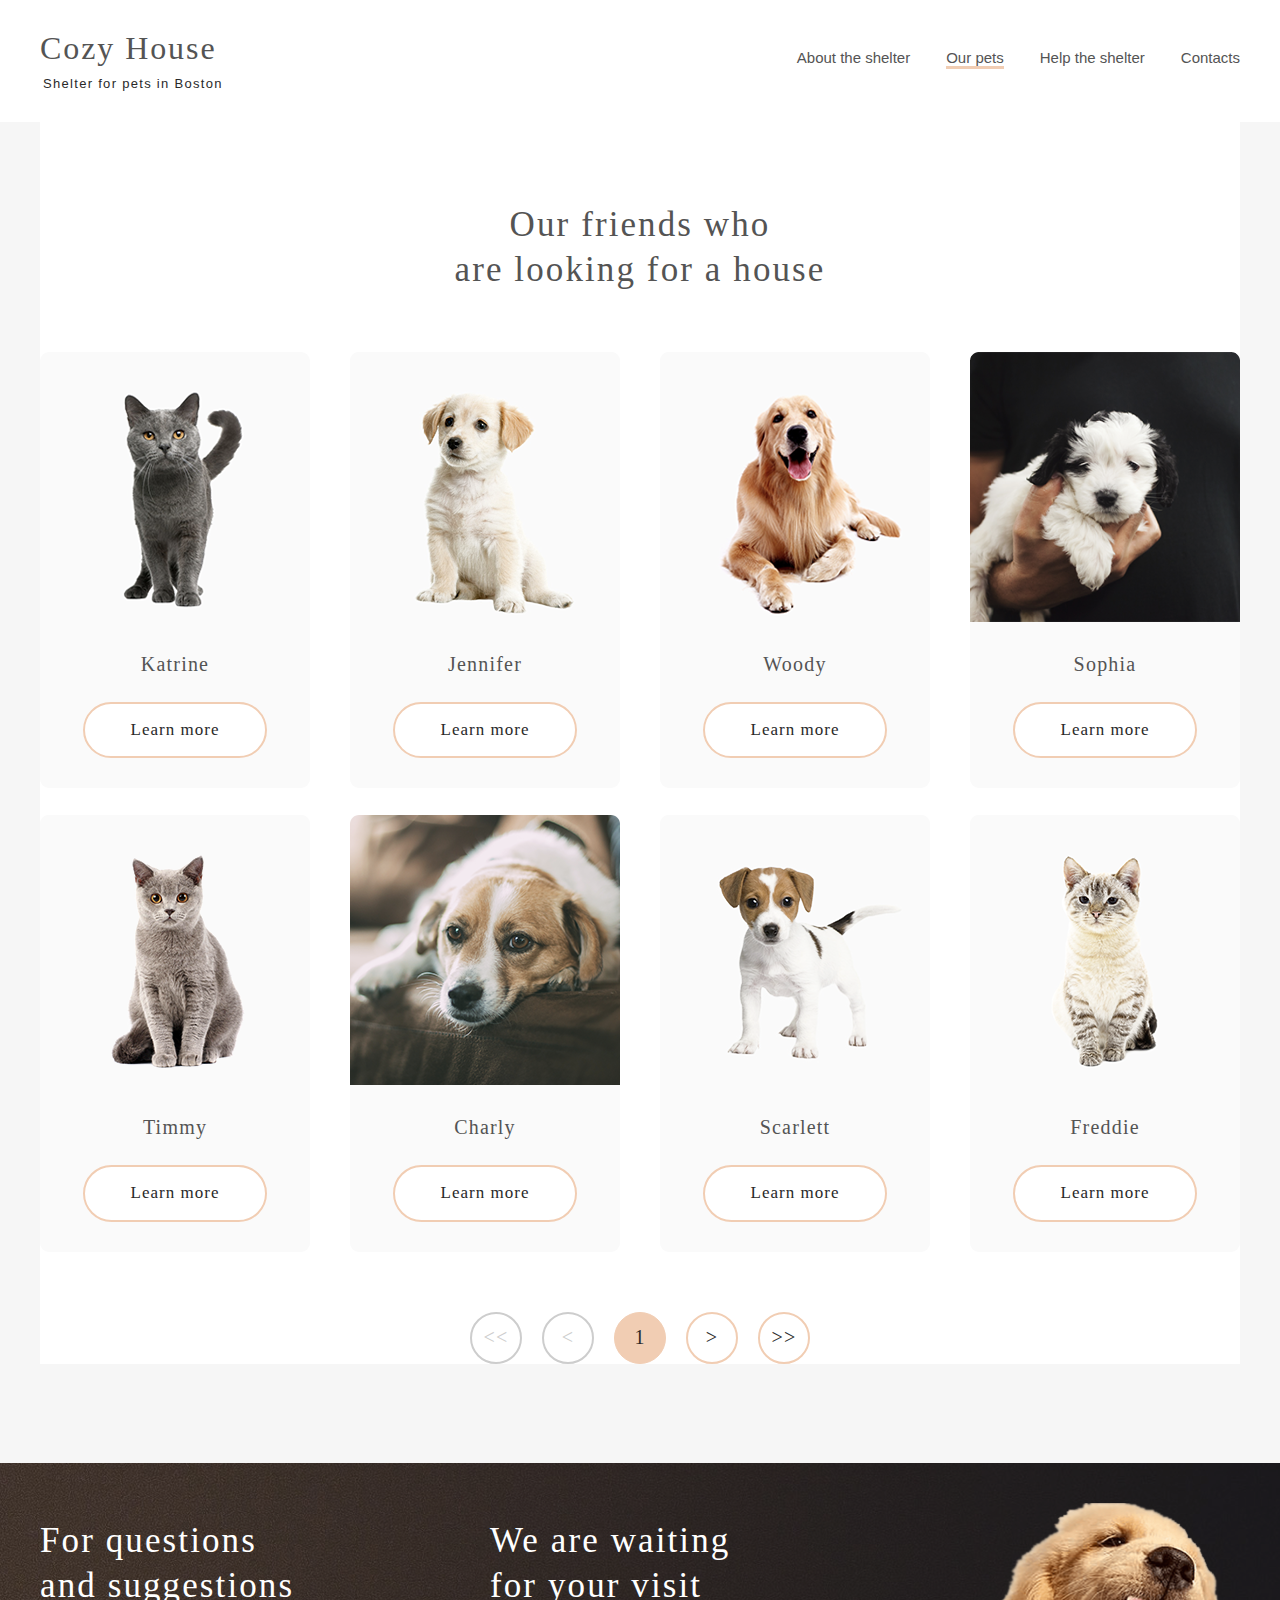
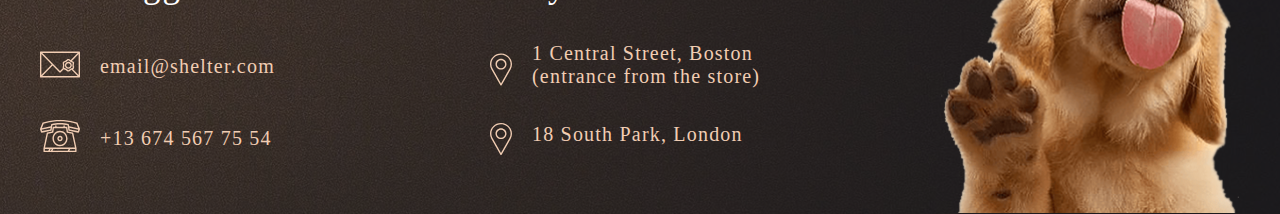
==== pages/pets/index.html @ f7060698 "feat: add pets page" ====
<!DOCTYPE html>
<html lang="en">

<head>
    <meta charset="UTF-8">
    <meta http-equiv="X-UA-Compatible" content="IE=edge">
    <meta name="viewport" content="width=device-width, initial-scale=1.0">
    <title>Our pets</title>
    <link href="style.css" rel="stylesheet">
</head>

<body>
    <header class="header container">
        <a class="logo" href="../main/index.html">
            <h1>Cozy House</h1>
            <h2>Shelter for pets in Boston</h2>
        </a>
        <button class="burger" id="burger">
            <img src="/assets/img/Burger.svg">
        </button>
        <nav class="nav_menu">
            <a href="../main/index.html">About the shelter</a>
            <a class="active_link" href="../pets/index.html">Our pets</a>
            <a href="../main/index.html#help">Help the shelter</a>
            <a href="#contacts">Contacts</a>
        </nav>
    </header>
    <section class="pets">
        <div class="container">
            <h3>Our friends who <br>
                are looking for a house</h3>
            <div class="cards_container">
                <div class="card">
                    <img src="/assets/img/pets-katrine.svg" alt="Katrine">
                    <h4>Katrine</h4>
                    <button>Learn more</button>
                </div>
                <div class="card">
                    <img src="/assets/img/pets-jennifer.svg" alt="Jennifer">
                    <h4>Jennifer</h4>
                    <button>Learn more</button>
                </div>
                <div class="card">
                    <img src="/assets/img/pets-woody.svg" alt="Woody">
                    <h4>Woody</h4>
                    <button>Learn more</button>
                </div>
                <div class="card">
                    <img src="/assets/img/pets-sophie.png" alt="Sophie">
                    <h4>Sophia</h4>
                    <button>Learn more</button>
                </div>
                <div class="card">
                    <img src="/assets/img/pets-timmy.svg" alt="Timmy">
                    <h4>Timmy</h4>
                    <button>Learn more</button>
                </div>
                <div class="card">
                    <img src="/assets/img/pets-charly.svg" alt="Charly">
                    <h4>Charly</h4>
                    <button>Learn more</button>
                </div>
                <div class="card">
                    <img src="/assets/img/pets-scarlet.svg" alt="Scarlett">
                    <h4>Scarlett</h4>
                    <button>Learn more</button>
                </div>
                <div class="card">
                    <img src="/assets/img/pets-freddie.svg" alt="Freddie">
                    <h4>Freddie</h4>
                    <button>Learn more</button>
                </div> 
            </div> 
            <div class="navigation">
                <button class="button_paginator" disabled>&lt;&lt;</button>
                <button class="button_paginator" disabled>&lt;</button>
                <button class="number_page">1</button>
                <button class="button_paginator">&gt;</button>
                <button class="button_paginator">&gt;&gt;</button>
            </div>
        </div>
    </section>
    <footer id="contacts" class="footer">
        <div class="footer_container container">
            <div>
                <h3>For questions and suggestions</h3>
                <a class="footer_email footer_info" href="mailto:email@shelter.com" targer="_blank">
                    <img src="/assets/icons/icon-email.svg" alt="Email icon">
                    <h4>email@shelter.com</h4>
                </a>
                <a class="footer_info" href="tel:+136745677554" target="_blank">
                    <img src="/assets/icons/icon-phone.svg" alt="Phone icon">
                    <h4>+13 674 567 75 54</h4>
                </a>
            </div>
            <div class="footer_column_position">
                <h3>We are waiting for your visit</h3>
                <a class="footer_info" href="https://goo.gl/maps/quNPnnwDSXRPuH5x9" target="_blank">
                    <img src="/assets/icons/icon-marker.svg" alt="Marker icon">
                    <h4>1 Central Street, Boston <br>(entrance from the store)</h4>
                </a>
                <a class="footer_info" href="https://goo.gl/maps/NoFwsD8NqHhmNLJz5" target="_blank">
                    <img src="/assets/icons/icon-marker.svg" alt="Marker icon">
                    <h4>18 South Park, London </h4>
                </a>
            </div>
            <img class="footer_img" src="/assets/img/footer-puppy.png" alt="footer-puppy">
        </div>
    </footer>
</body>

</html>
---- pages/pets/style.css ----
body{
    padding: 0;
    margin: 0;
}

.container{
    max-width: 1200px;
    margin: 0 auto;
}

a{
    text-decoration: none;
}

h1{
    font-weight: 400;
    font-size: 32px;
    line-height: 110%;
    letter-spacing: 0.06em;
}

h2{
    font-weight: 400;
    font-size: 13px;
    line-height: 15px;
    letter-spacing: 0.1em;
}

h3{
    font-weight: 400;
    font-size: 35px;
    line-height: 130%;
    letter-spacing: 0.06em;
}

h4{
    font-weight: 400;
    font-size: 20px;
    line-height: 115%;
    letter-spacing: 0.06em;
}

/* HEADER*/

.header{
    display: flex;
    justify-content: space-between;
    padding-top: 31px;
    padding-bottom: 0px;
    margin-bottom: 0;
}

.logo h1{
    font-family: 'Georgia';
    color: #545454;
    margin: 0;
}

.logo h2{
    font-family: 'Arial';
    color: #292929;
    margin-top: 10px;
    margin-left: 3px;
}

.nav_menu{
    padding-top: 15px;
}

.nav_menu a{
    font-family: 'Arial';
    font-weight: 400;
    font-size: 15px;
    line-height: 160%;
    color: #545454;
}

.nav_menu a:not(:nth-child(2)){
    padding-left: 32px;
}

.nav_menu a:first-child{
    padding-right: 32px;
}

.active_link{
    border-bottom: 3px solid #f1cdb3;
}


.burger{
    display: none;
}

/*OUR_PETS*/

.pets{
    background-color: #F6F6F6;
    margin-top: 20px;
    padding-bottom: 99px;
}

.pets .container{
    background-color: #FFFFFF;
    text-align: center;
}


.pets h3{
    font-family: 'Georgia';
    color: #545454;
    margin-top: 0;
    padding-top: 80px;
    padding-bottom: 24px;
}


.cards_container{
    display: grid;
    grid-template-columns: 1fr 1fr 1fr 1fr;
    gap: 27px 40px; 
    margin-bottom: 60px;
}


.card{
    min-width: 270px;
    background: #FAFAFA;
    border-radius: 9px;
}

.card:hover{
    background: #FFFFFF;
    cursor: pointer;
    
}

.card:hover > button {
    background-color: #fddcc4;
    cursor: pointer;
    border: 2px solid #fddcc4;
}

.card button{
    border: 2px solid #F1CDB3;
    border-radius: 100px;
    background: #FFFFFF;
    font-family: 'Georgia';
    font-weight: 400;
    font-size: 17px;
    line-height: 130%;
    letter-spacing: 0.06em;
    color: #292929;
    padding: 15px 45px;
    margin-bottom: 30px;
}

.card button:hover {
    background-color: #fddcc4;
    cursor: pointer;
    transition: all 0.5s ease-out;
}

.card button:active {
    background: #292929;
    transition: all 0.2s ease-out;
}

.card h4{
    font-family: 'Georgia';
    color: #545454;
}

.navigation{
    margin: 0 auto;
    width: 340px;
    height: 52px;
    display: flex;
    justify-content: space-between;
}

.button_paginator{
    border: 2px solid #F1CDB3;
    color: #292929;
    border-radius: 100px;
    background-color: #FFFFFF;
    width: 52px;
    height: 52px;
    font-family: 'Georgia';
    font-weight: 400;
    font-size: 20px;
    line-height: 115%;
    letter-spacing: 0.06em;
}

.button_paginator:disabled {
    border: 2px solid #cdcdcd;
    color: #cdcdcd;
  }

.button_paginator:hover:not(:disabled, .number_page) {
    cursor: pointer;
    background-color: #FDDCC4;
    border: 2px solid #FDDCC4;
}

.number_page{
    background: #F1CDB3;
    border-radius: 100px;
    width: 52px;
    height: 52px;
    border: 1px solid #F1CDB3;
    font-family: 'Georgia';
    font-weight: 400;
    font-size: 20px;
    line-height: 115%;
    letter-spacing: 0.06em;
    color: #292929;
}


/*FOOTER*/

.footer{
    background-image: url("/assets/img/footer-background.svg");
    background-size: cover;
}

.footer_container{
    display: flex;
    justify-content: space-between;
    padding-bottom: 41px;
}

.footer h3{
    font-family: 'Georgia';
    color: #FFFFFF;
}

.footer_container:first-child h3{
    padding-top: 20px;
    margin-bottom: 20px;
    width: 279px;
}

.footer_container:first-child h4{
    margin-bottom: 22px;
}

.footer_column_position h4{
    margin: 0;
    padding: 0;
    padding-top: 13px;
}


.footer_img{
    align-self: end;
    width: 300px;
    height: 310px;
    position: relative;
    bottom: -40px; 
}

.footer h4{
    font-family: 'Georgia';
    color: #F1CDB3;
    padding-left: 20px;
}

.footer_info{
    display: flex;
    text-decoration: none;
}

/*768px*/

@media (min-width: 768px) and (max-width: 1279px) {

    .container{
        width: 92%;
    }

    
    /* HEADER*/
    
    .header{
        padding-top: 33px;
    }
    
    /*OUR_PETS*/
    
    .pets{
        margin-top: 20px;
        padding-bottom: 76px;
    }
    
    .pets h3{
        padding-bottom: 0px;
        margin-bottom: 27px;
    }
    
    .cards_container{
        grid-template-columns: 1fr 1fr;
        max-width: 580px;
        margin: 0 auto;
        margin-bottom: 38px;
        gap: 29px 40px;

    }

     
    /*FOOTER*/
    .footer_container{
        display: grid;
        grid-template-columns: 0.96fr 1.04fr; 
        padding-bottom: 46px;
        grid-template-areas: 
        "column1 column2"
        "img img"; 
    }

    .footer:first-child div{
        grid-area: column1;
    }

    .footer_column_position{
        grid-area: column2;
    }

    .footer_img{
        grid-area: img;
        padding-left: 170px;
        bottom: -46px;
    }
    
    .footer_container:first-child{
        padding-left: 65px;
    }
    
    .footer_container:first-child h3{
        padding-top: 0px;
        margin-top: 30px;
        margin-bottom: 18px;
        width: 279px;
    }
}

/*320px*/

@media (max-width: 767px) {

    .container{
        min-width: 300px;
    }

    /* HEADER*/
    
    .nav_menu{
        display: none;
    }

    .burger{
        display: block;
        padding-top: 18px;
        padding-right: 45px;
        
    }

    .header{
        padding-top: 32px;
        margin-left: 10px;
        width: 90%;
    }

    /*BURGER*/

    .burger{
        display: block;
        margin-top: 0px;
        margin-right: 40px;
        background-color: transparent;
        border: none;
        z-index: 2;
        cursor: pointer;
        padding: 0;
        transition: all 0.3s linear;
    }

    .header.open .burger{
        rotate: 90deg;
    }

    .nav_menu {
        position: absolute;
        top: 0;
        right: -320px;
        width: 320px;
        height: 823px;
        display: flex;
        flex-direction: column;
        background: #292929;
        text-align: center;
        padding-top: 210px;
       /* visibility: hidden;*/
        transition: transform .5s, visibility .5s;
        will-change: transform;

        /*right: -350px;
        top: 0;
        width: 350px;
        padding: 75px 20px 20px 20px;
       
        visibility: hidden;
        transition: transform .5s, visibility .5s;
        will-change: transform;*/
    }


    .nav_menu a{
        font-size: 32px;
        padding:0;
        padding-top: 40px;
        /*padding-bottom: 40px;
        padding-left: 0px;*/
    }
    /*.menu__list {
        display: block;
    }
    .menu__item:not(:last-child) {
        margin-right: 0;
    }
    .menu__link {
        color: white;
        font-size: 21px;
        display: block;
        padding: 10px;
    }
    */
    .header.open .nav_menu {
        transform: translateX(-100%);
        visibility: visible;
    }

    .active_link{
        width: 243px;
        margin-left: 50px;
    }


    /*OUR_PETS*/
    
    .pets{
        margin-top: 18px;
        padding-bottom: 42px;
    }

    .pets .container{
        max-width: 320px;
        background: #F6F6F6;
    }
    
    .pets h3{
        font-size: 25px;
        line-height: 130%;
        letter-spacing: 0.06em;
        padding-top: 42px;
        padding-bottom: 0px;
        margin-bottom: 40px;
    }
    
    .cards_container{
        grid-template-columns: 1fr;
        max-width: 580px;
        margin: 0 auto;
        margin-bottom: 40px;

    }

    .navigation{
        width: 300px;
    }

    /*FOOTER*/


    .footer_container{
        display: grid;
        grid-template-columns: 1fr; 
        padding-bottom: 25px;
        width: 300px;
        padding-top: 5px;
    }
    
    .footer_container h3{
        font-size: 25px;
        text-align: center;
        letter-spacing: 0.06em;
        margin-top: 21px;
    }
    
    .footer_container:first-child h3{
        padding-top: 5px;
        margin-bottom: 18px;
        padding-left: 10px;
    }
    
    .footer_info{
        padding-left: 25px;
        padding-bottom: 1px;
    }
    
    
    .footer_column_position h3{ 
        width: 270px;
        margin: 13px 0px;
    }
    
    .footer_column_position .footer_info{
        padding-left: 0px;
        padding-top: 7px;
    }
    
    .footer_img{
        width: 260px;
        height: 269px;
        bottom: -25px;
        padding-left: 20px;
    
    }
    /*
    .footer_container{
        display: grid;
        grid-template-columns: 1fr; 
        padding-bottom: 26px;
    }

    .footer_container h3{
        font-size: 25px;
        text-align: center;
        letter-spacing: 0.06em;
        margin-top: 10px;

    }

    .footer_info{
        padding-left: 25px;
    }

    .footer_column_position h3{ 
        width: 270px;
        margin: 14px auto;
    }

    .footer_column_position .footer_info{
        padding-left: 0px;
        padding-top: 6px;
    }


    /*.footer_container:first-child h3{
        padding-top: 5px;
        margin-bottom: 18px;
        padding-left: 10px;
    }*/

   /* .footer_info{
        padding-left: 25px;
        padding-bottom: 1px;
    }

    .footer_column_position h3{ 
        width: 270px;
        margin: 14px auto;
    }

    .footer_column_position .footer_info{
        padding-left: 0px;
        padding-top: 6px;
    }

    .footer_img{
        width: 260px;
        height: 269px;
        bottom: -26px;
        padding-left: 20px;

    }*/
}
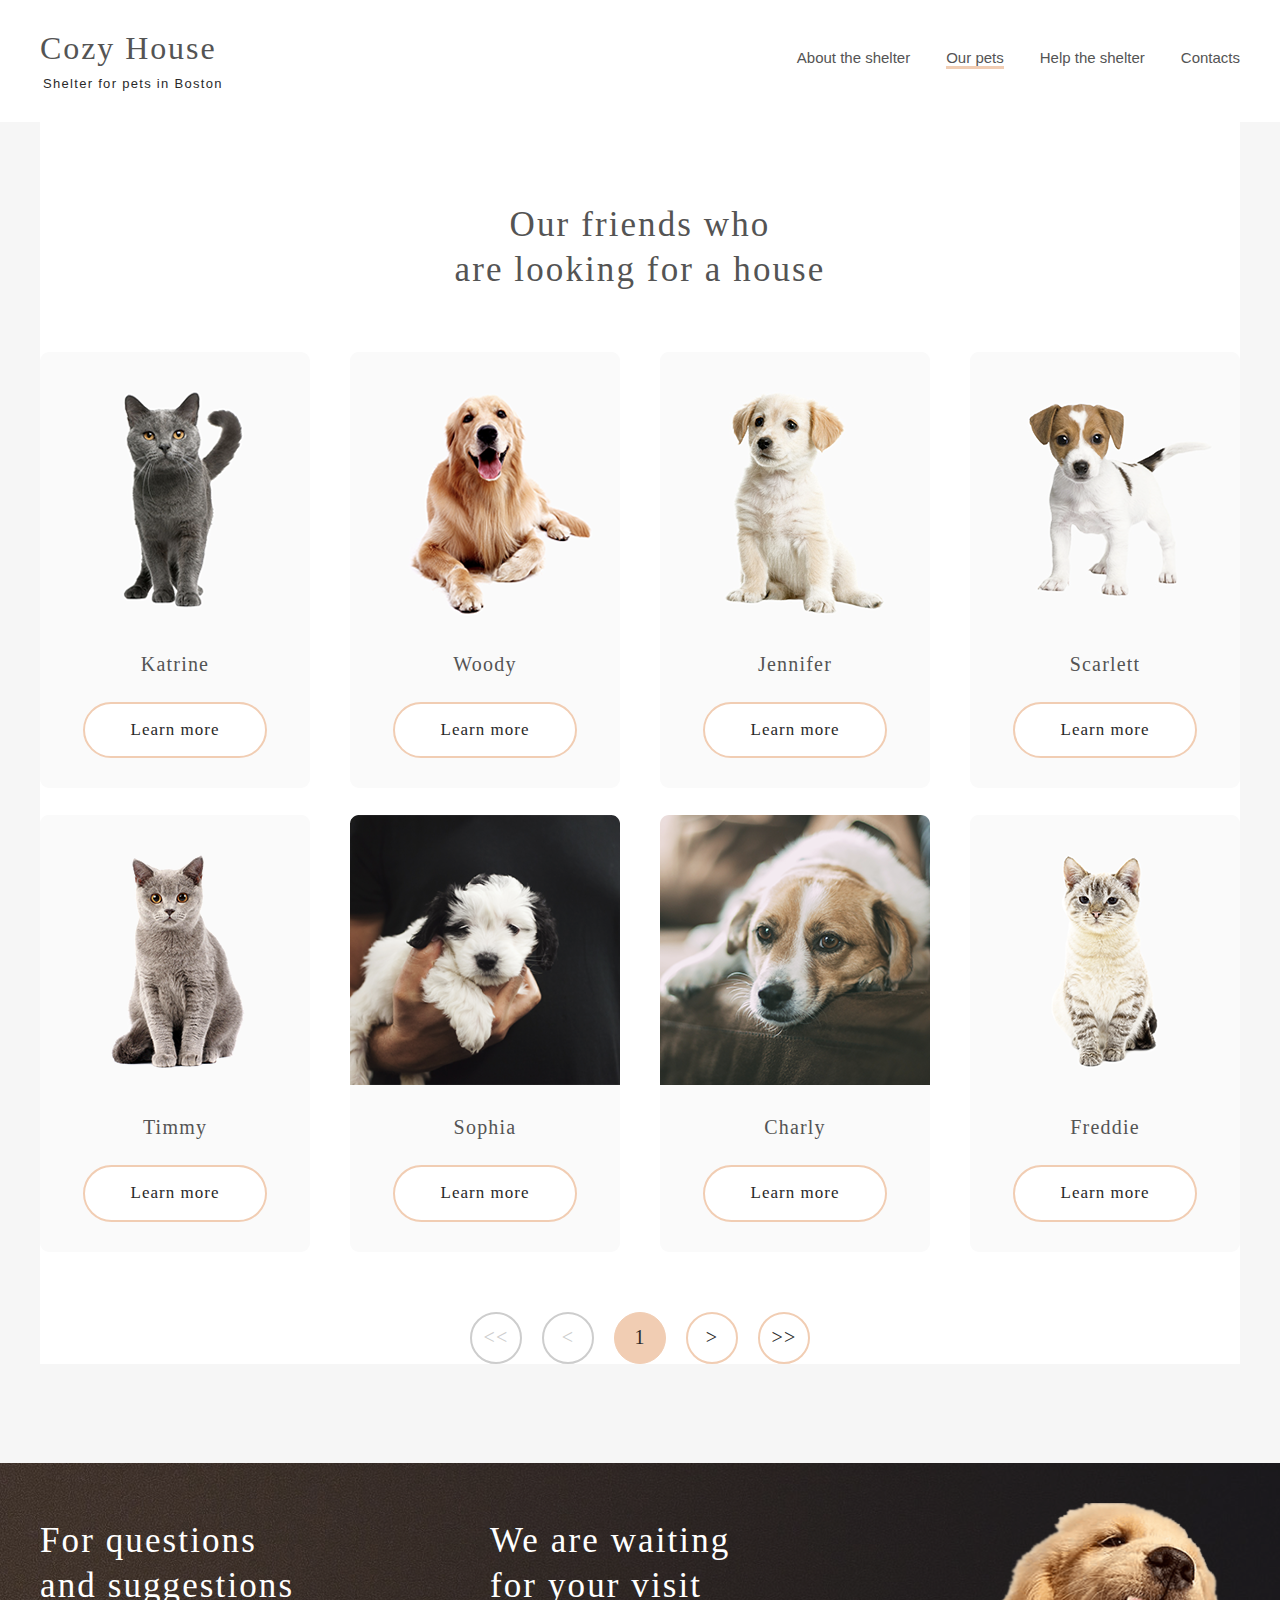
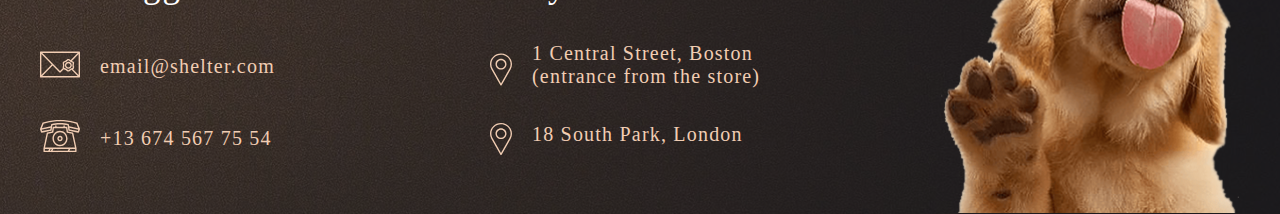
==== commit eb5dd81a: "feat: add pagination" ====
--- a/pages/pets/index.html
+++ b/pages/pets/index.html
@@ -11,17 +11,17 @@
 
 <body>
     <header class="header container">
-        <a class="logo" href="../main/index.html">
+        <a class="logo" href="../../main/index.html">
             <h1>Cozy House</h1>
             <h2>Shelter for pets in Boston</h2>
         </a>
         <button class="burger" id="burger">
-            <img src="/assets/img/Burger.svg">
+            <img src="../../assets/img/Burger.svg">
         </button>
         <nav class="nav_menu">
-            <a href="../main/index.html">About the shelter</a>
-            <a class="active_link" href="../pets/index.html">Our pets</a>
-            <a href="../main/index.html#help">Help the shelter</a>
+            <a href="../../pages/main/index.html">About the shelter</a>
+            <a class="active_link" href="../../pages/pets/index.html">Our pets</a>
+            <a href="../../pages/main/index.html#help">Help the shelter</a>
             <a href="#contacts">Contacts</a>
         </nav>
     </header>
@@ -30,53 +30,18 @@
             <h3>Our friends who <br>
                 are looking for a house</h3>
             <div class="cards_container">
-                <div class="card">
+                <!-- <div class="card">
                     <img src="/assets/img/pets-katrine.svg" alt="Katrine">
                     <h4>Katrine</h4>
                     <button>Learn more</button>
-                </div>
-                <div class="card">
-                    <img src="/assets/img/pets-jennifer.svg" alt="Jennifer">
-                    <h4>Jennifer</h4>
-                    <button>Learn more</button>
-                </div>
-                <div class="card">
-                    <img src="/assets/img/pets-woody.svg" alt="Woody">
-                    <h4>Woody</h4>
-                    <button>Learn more</button>
-                </div>
-                <div class="card">
-                    <img src="/assets/img/pets-sophie.png" alt="Sophie">
-                    <h4>Sophia</h4>
-                    <button>Learn more</button>
-                </div>
-                <div class="card">
-                    <img src="/assets/img/pets-timmy.svg" alt="Timmy">
-                    <h4>Timmy</h4>
-                    <button>Learn more</button>
-                </div>
-                <div class="card">
-                    <img src="/assets/img/pets-charly.svg" alt="Charly">
-                    <h4>Charly</h4>
-                    <button>Learn more</button>
-                </div>
-                <div class="card">
-                    <img src="/assets/img/pets-scarlet.svg" alt="Scarlett">
-                    <h4>Scarlett</h4>
-                    <button>Learn more</button>
-                </div>
-                <div class="card">
-                    <img src="/assets/img/pets-freddie.svg" alt="Freddie">
-                    <h4>Freddie</h4>
-                    <button>Learn more</button>
-                </div> 
+                </div> -->
             </div> 
             <div class="navigation">
-                <button class="button_paginator" disabled>&lt;&lt;</button>
-                <button class="button_paginator" disabled>&lt;</button>
-                <button class="number_page">1</button>
-                <button class="button_paginator">&gt;</button>
-                <button class="button_paginator">&gt;&gt;</button>
+                <button class="button_paginator" id = "btn_first_page" disabled>&lt;&lt;</button>
+                <button class="button_paginator" id = "btn_prev_page"  disabled>&lt;</button>
+                <button class="number_page" id = "num_page">1</button>
+                <button class="button_paginator" id = "btn_next_page" >&gt;</button>
+                <button class="button_paginator" id = "btn_last_page" >&gt;&gt;</button>
             </div>
         </div>
     </section>
@@ -85,28 +50,68 @@
             <div>
                 <h3>For questions and suggestions</h3>
                 <a class="footer_email footer_info" href="mailto:email@shelter.com" targer="_blank">
-                    <img src="/assets/icons/icon-email.svg" alt="Email icon">
+                    <img src="../../assets/icons/icon-email.svg" alt="Email icon">
                     <h4>email@shelter.com</h4>
                 </a>
                 <a class="footer_info" href="tel:+136745677554" target="_blank">
-                    <img src="/assets/icons/icon-phone.svg" alt="Phone icon">
+                    <img src="../../assets/icons/icon-phone.svg" alt="Phone icon">
                     <h4>+13 674 567 75 54</h4>
                 </a>
             </div>
             <div class="footer_column_position">
                 <h3>We are waiting for your visit</h3>
                 <a class="footer_info" href="https://goo.gl/maps/quNPnnwDSXRPuH5x9" target="_blank">
-                    <img src="/assets/icons/icon-marker.svg" alt="Marker icon">
+                    <img src="../../assets/icons/icon-marker.svg" alt="Marker icon">
                     <h4>1 Central Street, Boston <br>(entrance from the store)</h4>
                 </a>
                 <a class="footer_info" href="https://goo.gl/maps/NoFwsD8NqHhmNLJz5" target="_blank">
-                    <img src="/assets/icons/icon-marker.svg" alt="Marker icon">
+                    <img src="../../assets/icons/icon-marker.svg" alt="Marker icon">
                     <h4>18 South Park, London </h4>
                 </a>
             </div>
-            <img class="footer_img" src="/assets/img/footer-puppy.png" alt="footer-puppy">
+            <img class="footer_img" src="../../assets/img/footer-puppy.png" alt="footer-puppy">
         </div>
     </footer>
+
+    <div class="popup" id="popup">
+        <div class="modal_window">
+            <div class="modal_card">
+                <img class="img_pet" id="img_pet" src="../../assets/img/pets-charly.svg" alt="pet">
+                <div class="content">
+                    <h3 class="pet_name" id="pet_name">Name</h3>
+                    <h4 class="pet_breed" id="pet_breed">Breed</h4>
+                    <p class="pet_description" id="pet_description"></p>
+                    <div class="pet_list">
+                        <div>
+                            <img src="../../assets/icons/icon-dot.svg" alt="dot">
+                            <h5>Age:</h5>
+                            <p id="pet_age"></p>
+                        </div>
+                        <div>
+                            <img src="../../assets/icons/icon-dot.svg" alt="dot">
+                            <h5>Inoculations:</h5>
+                            <p id="pet_inoculations"></p>
+                        </div>
+                        <div>
+                            <img src="../../assets/icons/icon-dot.svg" alt="dot">
+                            <h5>Diseases:</h5>
+                            <p id="pet_diseases"></p>
+                        </div>
+                        <div>
+                            <img src="../../assets/icons/icon-dot.svg" alt="dot">
+                            <h5>Parasites:</h5>
+                            <p id="pet_parasites"></p>
+                        </div>
+                    </div>
+                </div>
+            </div>
+            <button class="button_close" id="button_close"><img src="../../assets/icons/icon-close.svg"
+                    alt="close"></button>
+        </div>
+    </div>
+    <!-- <script src="../../assets/scripts/burger.js"></script> -->
+    <script type="module" src="../../assets/scripts/pagination.js"></script>
+    <script type="module" src="../../assets/scripts/popup.js"></script>
 </body>
 
 </html>--- a/pages/pets/style.css
+++ b/pages/pets/style.css
@@ -271,6 +271,155 @@
 .footer_info{
     display: flex;
     text-decoration: none;
+}
+
+/*POPUP*/
+
+.popup {
+    visibility: hidden;
+    opacity: 0;
+    width: 100%;
+    height: 100%;
+    background: rgba(41, 41, 41, 0.6);
+    z-index: 20;
+    position: fixed;
+    left: 0;
+    top: 0;
+    transition: opacity 0.4s, visibility 0.4s;
+}
+
+
+.popup.open {
+    visibility: visible;
+    opacity: 1;
+}
+
+.modal_window {
+    position: fixed;
+    top: 50%;
+    left: 50%;
+    width: 952px;
+    height: 552px;
+    margin: -276px 0 0 -450px;
+    text-align: right;
+    transform: scale(0);
+    transition: transform 0.8s;
+    display: flex;
+    flex-direction: column-reverse;
+}
+
+.popup.open .modal_window {
+    transform: scale(1);
+}
+
+.button_close {
+    border: 2px solid #F1CDB3;
+    border-radius: 100px;
+    width: 52px;
+    height: 52px;
+    background-color: rgba(28, 28, 28, 0);
+    margin-right: 10px;
+    align-self: flex-end;
+}
+
+.button_close:hover {
+    background-color: #F1CDB3;
+    cursor: pointer;
+}
+
+.modal_card {
+    width: 900px;
+    height: 500px;
+    display: flex;
+    background: #FAFAFA;
+    border-radius: 9px;
+    text-align: left;
+    overflow-y: scroll;
+
+}
+
+.modal_card:not(:hover)~.button_close {
+    background-color: #F1CDB3;
+}
+
+.img_pet {
+    width: 500px;
+    height: 500px;
+    border-radius: 9px;
+}
+
+.content {
+    font-family: 'Georgia';
+    font-weight: 400;
+    font-style: normal;
+    padding-left: 30px;
+    padding-right: 20px;
+}
+
+.pet_name {
+    font-size: 35px;
+    line-height: 130%;
+    font-weight: 400;
+    margin-top: 50px;
+    margin-bottom: 10px;
+    letter-spacing: 0.06em;
+}
+
+.pet_breed {
+    font-weight: 400;
+    font-size: 20px;
+    letter-spacing: 0.06em;
+    line-height: 115%;
+    margin-top: 10px;
+    margin-bottom: 40px;
+}
+
+.pet_description {
+    font-size: 15px;
+    line-height: 115%;
+    letter-spacing: 0.06em;
+}
+
+.pet_list {
+    display: flex;
+    flex-direction: column;
+    padding-top: 25px;
+}
+
+.pet_list div {
+    display: flex;
+}
+
+.pet_list img {
+    height: 4px;
+    width: 4px;
+    padding-right: 10px;
+    padding-top: 5px;
+
+}
+
+.pet_list h5 {
+    font-family: 'Georgia';
+    font-style: normal;
+    font-weight: 700;
+    font-size: 15px;
+    line-height: 110%;
+    letter-spacing: 0.06em;
+    color: #000000;
+    padding: 0px 5px 11px 0px;
+    margin: 0;
+}
+
+.pet_list p {
+    font-family: 'Georgia';
+    font-style: normal;
+    font-weight: 400;
+    font-size: 15px;
+    line-height: 110%;
+    letter-spacing: 0.06em;
+    color: #000000;
+    padding: 0px 0px 11px 0;
+    margin: 0;
 }
 
 /*768px*/
@@ -343,6 +492,66 @@
         margin-top: 30px;
         margin-bottom: 18px;
         width: 279px;
+    }
+
+    /*POPUP*/
+
+    .modal_window {
+        width: 682px;
+        height: 402px;
+        margin: -201px 0 0 -315px;
+    }
+
+    .modal_card {
+        width: 630px;
+        height: 350px;
+        overflow-y: scroll;
+    }
+
+    .img_pet {
+        width: 350px;
+        height: 350px;
+    }
+
+    .content {
+        width: 260px;
+        padding-left: 10px;
+        padding-right: 9px;
+    }
+
+    .pet_name {
+        margin-top: 12px;
+        margin-bottom: 8px;
+    }
+
+    .pet_breed {
+        margin-top: 8px;
+        margin-bottom: 22px;
+    }
+
+    .pet_description {
+        font-size: 13px;
+        line-height: 107%;
+    }
+
+    .pet_list {
+        width: 260px;
+        padding-top: 8px;
+        display: inline;
+    }
+
+    .pet_list h5 {
+        padding: 0px 5px 6px 0px;
+        display: inline;
+    }
+
+    .pet_list p {
+        padding: 0px 0px 6px 0;
+        display: inline;
+    }
+
+    #pet_inoculations {
+        width: 126px;
     }
 }
 
@@ -586,4 +795,70 @@
         padding-left: 20px;
 
     }*/
+
+
+    /*POPUP*/
+
+    .modal_window {
+        width: 270px;
+        height: 393px;
+        margin: -196px 0 0 -120px;
+    }
+
+    .modal_card {
+        width: 240px;
+        height: 341px;
+    }
+
+    .button_close {
+        margin-right: 0px;
+    }
+
+    .img_pet {
+        display: none;
+    }
+
+    .content {
+        padding-left: 10px;
+        padding-right: 10px;
+    }
+
+    .pet_name {
+        width: 220px;
+        margin-top: 10px;
+        margin-bottom: 9px;
+        text-align: center;
+    }
+
+    .pet_breed {
+        width: 220px;
+        margin-top: 9px;
+        margin-bottom: 20px;
+        text-align: center;
+    }
+
+    .pet_description {
+        width: 220px;
+        font-size: 13px;
+        line-height: 110%;
+    }
+
+    .pet_list {
+        padding-top: 10px;
+    }
+
+    .pet_list div {
+        display: inline-block;
+    }
+
+    .pet_list h5 {
+        padding: 0px 5px 6px 0px;
+        display: inline;
+    }
+
+    .pet_list p {
+        padding: 0px 0px 6px 0;
+        display: inline-block;
+    }
+
 }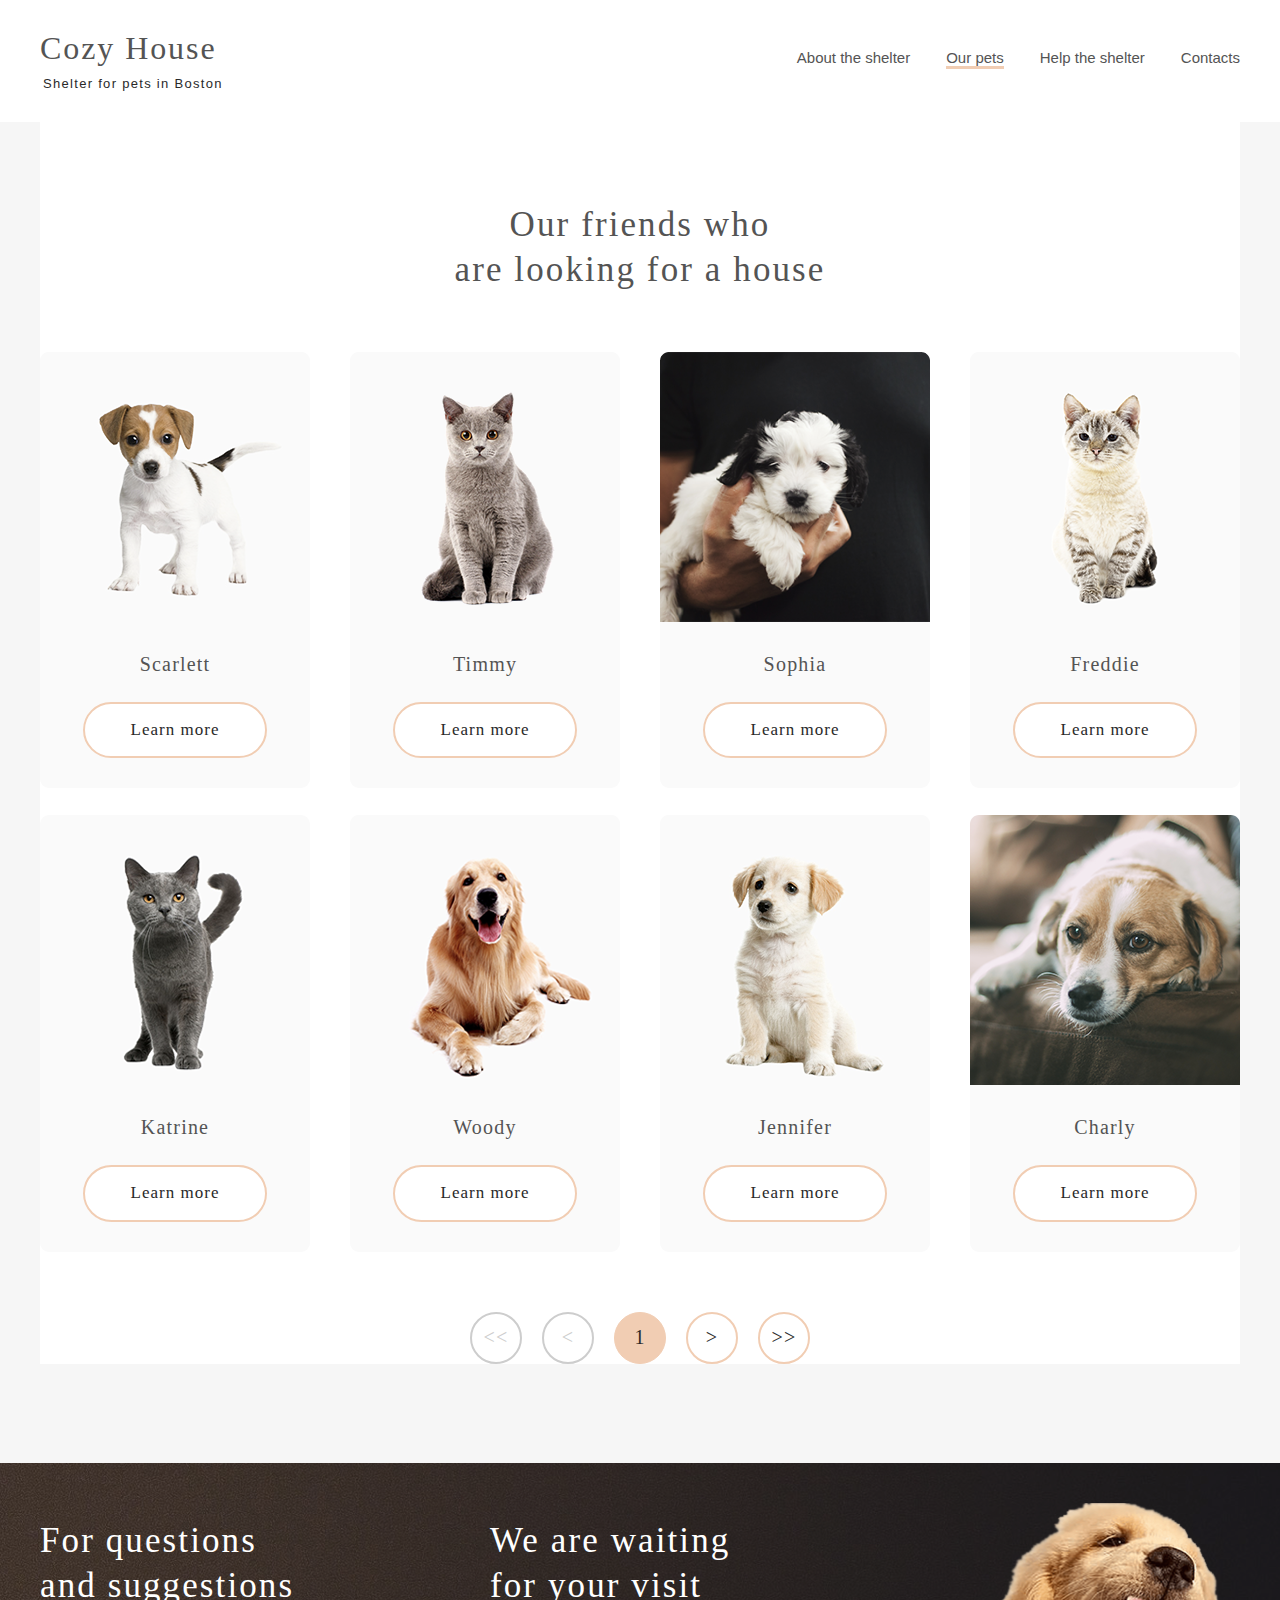
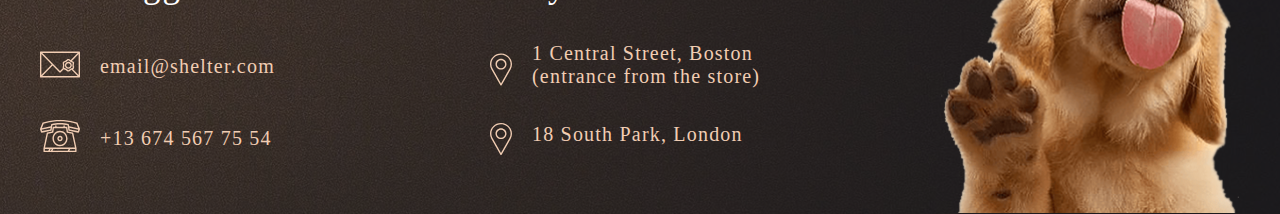
==== commit 9d3cfcae: "feat: add burger menu for pets" ====
--- a/pages/pets/index.html
+++ b/pages/pets/index.html
@@ -10,8 +10,33 @@
 </head>
 
 <body>
+    <div class="blur"></div>
     <header class="header container">
-        <a class="logo" href="../../main/index.html">
+        <!-- <header class="header container"> -->
+        <a class="logo" href="../../pages/main/index.html">
+            <h1>Cozy House</h1>
+            <h2>Shelter for pets in Boston</h2>
+        </a>
+        <a class="logo burger_logo" href="../../pages/main/index.html">
+            <h1>Cozy House</h1>
+            <h2>Shelter for pets in Boston</h2>
+        </a>
+        <button class="burger" id="burger">
+            <img src="../../assets/img/burger.svg" alt="burger menu">
+        </button>
+        <nav class="header_nav" id="header_nav">
+            <a class="header_link" href="../../pages/main/index.html">About the shelter</a>
+            <a class="active_link" class="header_link" href="../../pages/pets/index.html">Our pets</a>
+            <a class="header_link" href="../../pages/main/index.html#help">Help the shelter</a>
+            <a class="header_link" href="#contacts">Contacts</a>
+        </nav>
+    </header>
+
+    <!-- <a class="logo" href="../../pages/main/index.html">
+            <h1>Cozy House</h1>
+            <h2>Shelter for pets in Boston</h2>
+        </a>
+        <a class="logo burger_logo" href="#main_screen">
             <h1>Cozy House</h1>
             <h2>Shelter for pets in Boston</h2>
         </a>
@@ -23,8 +48,8 @@
             <a class="active_link" href="../../pages/pets/index.html">Our pets</a>
             <a href="../../pages/main/index.html#help">Help the shelter</a>
             <a href="#contacts">Contacts</a>
-        </nav>
-    </header>
+        </nav> -->
+    <!-- </header> -->
     <section class="pets">
         <div class="container">
             <h3>Our friends who <br>
@@ -35,13 +60,13 @@
                     <h4>Katrine</h4>
                     <button>Learn more</button>
                 </div> -->
-            </div> 
+            </div>
             <div class="navigation">
-                <button class="button_paginator" id = "btn_first_page" disabled>&lt;&lt;</button>
-                <button class="button_paginator" id = "btn_prev_page"  disabled>&lt;</button>
-                <button class="number_page" id = "num_page">1</button>
-                <button class="button_paginator" id = "btn_next_page" >&gt;</button>
-                <button class="button_paginator" id = "btn_last_page" >&gt;&gt;</button>
+                <button class="button_paginator" id="btn_first_page" disabled>&lt;&lt;</button>
+                <button class="button_paginator" id="btn_prev_page" disabled>&lt;</button>
+                <button class="number_page" id="num_page">1</button>
+                <button class="button_paginator" id="btn_next_page">&gt;</button>
+                <button class="button_paginator" id="btn_last_page">&gt;&gt;</button>
             </div>
         </div>
     </section>
@@ -109,7 +134,7 @@
                     alt="close"></button>
         </div>
     </div>
-    <!-- <script src="../../assets/scripts/burger.js"></script> -->
+    <script src="../../assets/scripts/burger.js"></script>
     <script type="module" src="../../assets/scripts/pagination.js"></script>
     <script type="module" src="../../assets/scripts/popup.js"></script>
 </body>
--- a/pages/pets/style.css
+++ b/pages/pets/style.css
@@ -1,48 +1,66 @@
-body{
+body {
     padding: 0;
     margin: 0;
 }
 
-.container{
+.container {
     max-width: 1200px;
     margin: 0 auto;
 }
 
-a{
+a {
     text-decoration: none;
 }
 
-h1{
+h1 {
     font-weight: 400;
     font-size: 32px;
     line-height: 110%;
     letter-spacing: 0.06em;
 }
 
-h2{
+h2 {
     font-weight: 400;
     font-size: 13px;
     line-height: 15px;
     letter-spacing: 0.1em;
 }
 
-h3{
+h3 {
     font-weight: 400;
     font-size: 35px;
     line-height: 130%;
     letter-spacing: 0.06em;
 }
 
-h4{
+h4 {
     font-weight: 400;
     font-size: 20px;
     line-height: 115%;
     letter-spacing: 0.06em;
 }
 
+.stop-scrolling {
+    height: 100%;
+    overflow: hidden;
+}
+
+.background_blur {
+    height: 100%;
+    position: fixed;
+    top: 0;
+    width: 100%;
+    background: rgba(41, 41, 41, 0.6);
+    ;
+}
+
+.no-scroll {
+    overflow-y: hidden;
+}
+
 /* HEADER*/
 
-.header{
+.header {
     display: flex;
     justify-content: space-between;
     padding-top: 31px;
@@ -50,24 +68,24 @@
     margin-bottom: 0;
 }
 
-.logo h1{
+.logo h1 {
     font-family: 'Georgia';
     color: #545454;
     margin: 0;
 }
 
-.logo h2{
+.logo h2 {
     font-family: 'Arial';
     color: #292929;
     margin-top: 10px;
     margin-left: 3px;
 }
 
-.nav_menu{
+.header_nav {
     padding-top: 15px;
 }
 
-.nav_menu a{
+.header_nav a {
     font-family: 'Arial';
     font-weight: 400;
     font-size: 15px;
@@ -75,38 +93,67 @@
     color: #545454;
 }
 
-.nav_menu a:not(:nth-child(2)){
+.header_nav a:not(:nth-child(2)) {
     padding-left: 32px;
 }
 
-.nav_menu a:first-child{
+.header_nav a:first-child {
     padding-right: 32px;
 }
 
-.active_link{
+.active_link {
     border-bottom: 3px solid #f1cdb3;
 }
 
 
-.burger{
+.burger {
     display: none;
 }
 
+.burger_logo {
+    display: block;
+    position: fixed;
+    top: 30px;
+    right: -310px;
+    width: 310px;
+    z-index: 2;
+    transition: transform .5s, visibility .5s;
+    will-change: transform;
+    color: #F1CDB3;
+}
+
+.burger_logo h1 {
+    color: #F1CDB3;
+}
+
+.burger_logo h2 {
+    text-align: left;
+    color: #F1CDB3;
+
+}
+
+.header.open .burger_logo {
+    transform: translateX(-100%);
+    visibility: visible;
+}
+
+
+
 /*OUR_PETS*/
 
-.pets{
+.pets {
     background-color: #F6F6F6;
     margin-top: 20px;
     padding-bottom: 99px;
 }
 
-.pets .container{
+.pets .container {
     background-color: #FFFFFF;
     text-align: center;
 }
 
 
-.pets h3{
+.pets h3 {
     font-family: 'Georgia';
     color: #545454;
     margin-top: 0;
@@ -115,33 +162,33 @@
 }
 
 
-.cards_container{
+.cards_container {
     display: grid;
     grid-template-columns: 1fr 1fr 1fr 1fr;
-    gap: 27px 40px; 
+    gap: 27px 40px;
     margin-bottom: 60px;
 }
 
 
-.card{
+.card {
     min-width: 270px;
     background: #FAFAFA;
     border-radius: 9px;
 }
 
-.card:hover{
+.card:hover {
     background: #FFFFFF;
     cursor: pointer;
-    
-}
-
-.card:hover > button {
+
+}
+
+.card:hover>button {
     background-color: #fddcc4;
     cursor: pointer;
     border: 2px solid #fddcc4;
 }
 
-.card button{
+.card button {
     border: 2px solid #F1CDB3;
     border-radius: 100px;
     background: #FFFFFF;
@@ -166,12 +213,12 @@
     transition: all 0.2s ease-out;
 }
 
-.card h4{
+.card h4 {
     font-family: 'Georgia';
     color: #545454;
 }
 
-.navigation{
+.navigation {
     margin: 0 auto;
     width: 340px;
     height: 52px;
@@ -179,7 +226,7 @@
     justify-content: space-between;
 }
 
-.button_paginator{
+.button_paginator {
     border: 2px solid #F1CDB3;
     color: #292929;
     border-radius: 100px;
@@ -196,7 +243,7 @@
 .button_paginator:disabled {
     border: 2px solid #cdcdcd;
     color: #cdcdcd;
-  }
+}
 
 .button_paginator:hover:not(:disabled, .number_page) {
     cursor: pointer;
@@ -204,7 +251,7 @@
     border: 2px solid #FDDCC4;
 }
 
-.number_page{
+.number_page {
     background: #F1CDB3;
     border-radius: 100px;
     width: 52px;
@@ -221,54 +268,54 @@
 
 /*FOOTER*/
 
-.footer{
-    background-image: url("/assets/img/footer-background.svg");
+.footer {
+    background-image: url("../../assets/img/footer-background.svg");
     background-size: cover;
 }
 
-.footer_container{
+.footer_container {
     display: flex;
     justify-content: space-between;
     padding-bottom: 41px;
 }
 
-.footer h3{
+.footer h3 {
     font-family: 'Georgia';
     color: #FFFFFF;
 }
 
-.footer_container:first-child h3{
+.footer_container:first-child h3 {
     padding-top: 20px;
     margin-bottom: 20px;
     width: 279px;
 }
 
-.footer_container:first-child h4{
+.footer_container:first-child h4 {
     margin-bottom: 22px;
 }
 
-.footer_column_position h4{
+.footer_column_position h4 {
     margin: 0;
     padding: 0;
     padding-top: 13px;
 }
 
 
-.footer_img{
+.footer_img {
     align-self: end;
     width: 300px;
     height: 310px;
     position: relative;
-    bottom: -40px; 
-}
-
-.footer h4{
+    bottom: -40px;
+}
+
+.footer h4 {
     font-family: 'Georgia';
     color: #F1CDB3;
     padding-left: 20px;
 }
 
-.footer_info{
+.footer_info {
     display: flex;
     text-decoration: none;
 }
@@ -426,30 +473,30 @@
 
 @media (min-width: 768px) and (max-width: 1279px) {
 
-    .container{
+    .container {
         width: 92%;
     }
 
-    
+
     /* HEADER*/
-    
-    .header{
+
+    .header {
         padding-top: 33px;
     }
-    
+
     /*OUR_PETS*/
-    
-    .pets{
+
+    .pets {
         margin-top: 20px;
         padding-bottom: 76px;
     }
-    
-    .pets h3{
+
+    .pets h3 {
         padding-bottom: 0px;
         margin-bottom: 27px;
     }
-    
-    .cards_container{
+
+    .cards_container {
         grid-template-columns: 1fr 1fr;
         max-width: 580px;
         margin: 0 auto;
@@ -458,36 +505,36 @@
 
     }
 
-     
+
     /*FOOTER*/
-    .footer_container{
+    .footer_container {
         display: grid;
-        grid-template-columns: 0.96fr 1.04fr; 
+        grid-template-columns: 0.96fr 1.04fr;
         padding-bottom: 46px;
-        grid-template-areas: 
-        "column1 column2"
-        "img img"; 
-    }
-
-    .footer:first-child div{
+        grid-template-areas:
+            "column1 column2"
+            "img img";
+    }
+
+    .footer:first-child div {
         grid-area: column1;
     }
 
-    .footer_column_position{
+    .footer_column_position {
         grid-area: column2;
     }
 
-    .footer_img{
+    .footer_img {
         grid-area: img;
         padding-left: 170px;
         bottom: -46px;
     }
-    
-    .footer_container:first-child{
+
+    .footer_container:first-child {
         padding-left: 65px;
     }
-    
-    .footer_container:first-child h3{
+
+    .footer_container:first-child h3 {
         padding-top: 0px;
         margin-top: 30px;
         margin-bottom: 18px;
@@ -559,31 +606,31 @@
 
 @media (max-width: 767px) {
 
-    .container{
+    .container {
         min-width: 300px;
     }
 
     /* HEADER*/
-    
-    .nav_menu{
+
+    .nav_menu {
         display: none;
     }
 
-    .burger{
+    .burger {
         display: block;
         padding-top: 18px;
         padding-right: 45px;
-        
-    }
-
-    .header{
+
+    }
+
+    .header {
         padding-top: 32px;
         margin-left: 10px;
         width: 90%;
     }
 
     /*BURGER*/
-
+    /* 
     .burger{
         display: block;
         margin-top: 0px;
@@ -611,7 +658,7 @@
         background: #292929;
         text-align: center;
         padding-top: 210px;
-       /* visibility: hidden;*/
+        visibility: hidden;
         transition: transform .5s, visibility .5s;
         will-change: transform;
 
@@ -622,7 +669,7 @@
        
         visibility: hidden;
         transition: transform .5s, visibility .5s;
-        will-change: transform;*/
+        will-change: transform;
     }
 
 
@@ -630,8 +677,8 @@
         font-size: 32px;
         padding:0;
         padding-top: 40px;
-        /*padding-bottom: 40px;
-        padding-left: 0px;*/
+        padding-bottom: 40px;
+        padding-left: 0px;
     }
     /*.menu__list {
         display: block;
@@ -645,7 +692,7 @@
         display: block;
         padding: 10px;
     }
-    */
+    
     .header.open .nav_menu {
         transform: translateX(-100%);
         visibility: visible;
@@ -655,21 +702,104 @@
         width: 243px;
         margin-left: 50px;
     }
+ */
+
+    /*BURGER*/
+
+    .burger {
+        display: block;
+        margin-top: 0px;
+        margin-right: 63px;
+        background-color: transparent;
+        border: none;
+        z-index: 2;
+        cursor: pointer;
+        padding: 0;
+        transition: all 0.3s linear;
+    }
+
+    .header.open .burger {
+        transform: rotate(90deg);
+    }
+
+    .header_nav {
+        position: fixed;
+        top: 0;
+        right: -320px;
+        width: 320px;
+        height: 100vh;
+        display: flex;
+        flex-direction: column;
+        text-align: center;
+        background: #292929;
+        padding-top: 0px;
+        padding-left: 0px;
+        transition: transform .5s, visibility .5s;
+        will-change: transform;
+        padding-top: 210px;
+    }
+
+    .header_nav a {
+        font-size: 32px;
+        padding: 0;
+        padding-top: 39px;
+        line-height: 160%;
+        color: #CDCDCD;
+
+    }
+
+    .header_nav a:not(:first-child) {
+        padding-left: 0px;
+    }
+
+    .burger_logo {
+        display: block;
+        position: fixed;
+        top: 30px;
+        right: -310px;
+        width: 310px;
+        z-index: 2;
+        transition: transform .5s, visibility .5s;
+        will-change: transform;
+    }
+
+    .burger_logo h2 {
+        text-align: left;
+    }
+
+    .header.open .burger_logo {
+        transform: translateX(-100%);
+        visibility: visible;
+    }
+
+    .header.open .header_nav {
+        transform: translateX(-100%);
+        visibility: visible;
+    }
+
+    .active_link {
+        width: 243px;
+        margin-left: 38px;
+    }
+
+    .active {
+        display: block;
+    }
 
 
     /*OUR_PETS*/
-    
-    .pets{
+
+    .pets {
         margin-top: 18px;
         padding-bottom: 42px;
     }
 
-    .pets .container{
+    .pets .container {
         max-width: 320px;
         background: #F6F6F6;
     }
-    
-    .pets h3{
+
+    .pets h3 {
         font-size: 25px;
         line-height: 130%;
         letter-spacing: 0.06em;
@@ -677,8 +807,8 @@
         padding-bottom: 0px;
         margin-bottom: 40px;
     }
-    
-    .cards_container{
+
+    .cards_container {
         grid-template-columns: 1fr;
         max-width: 580px;
         margin: 0 auto;
@@ -686,57 +816,58 @@
 
     }
 
-    .navigation{
+    .navigation {
         width: 300px;
     }
 
     /*FOOTER*/
 
 
-    .footer_container{
+    .footer_container {
         display: grid;
-        grid-template-columns: 1fr; 
+        grid-template-columns: 1fr;
         padding-bottom: 25px;
         width: 300px;
         padding-top: 5px;
     }
-    
-    .footer_container h3{
+
+    .footer_container h3 {
         font-size: 25px;
         text-align: center;
         letter-spacing: 0.06em;
         margin-top: 21px;
     }
-    
-    .footer_container:first-child h3{
+
+    .footer_container:first-child h3 {
         padding-top: 5px;
         margin-bottom: 18px;
         padding-left: 10px;
     }
-    
-    .footer_info{
+
+    .footer_info {
         padding-left: 25px;
         padding-bottom: 1px;
     }
-    
-    
-    .footer_column_position h3{ 
+
+
+    .footer_column_position h3 {
         width: 270px;
         margin: 13px 0px;
     }
-    
-    .footer_column_position .footer_info{
+
+    .footer_column_position .footer_info {
         padding-left: 0px;
         padding-top: 7px;
     }
-    
-    .footer_img{
+
+    .footer_img {
         width: 260px;
         height: 269px;
         bottom: -25px;
         padding-left: 20px;
-    
-    }
+
+    }
+
     /*
     .footer_container{
         display: grid;
@@ -773,7 +904,7 @@
         padding-left: 10px;
     }*/
 
-   /* .footer_info{
+    /* .footer_info{
         padding-left: 25px;
         padding-bottom: 1px;
     }
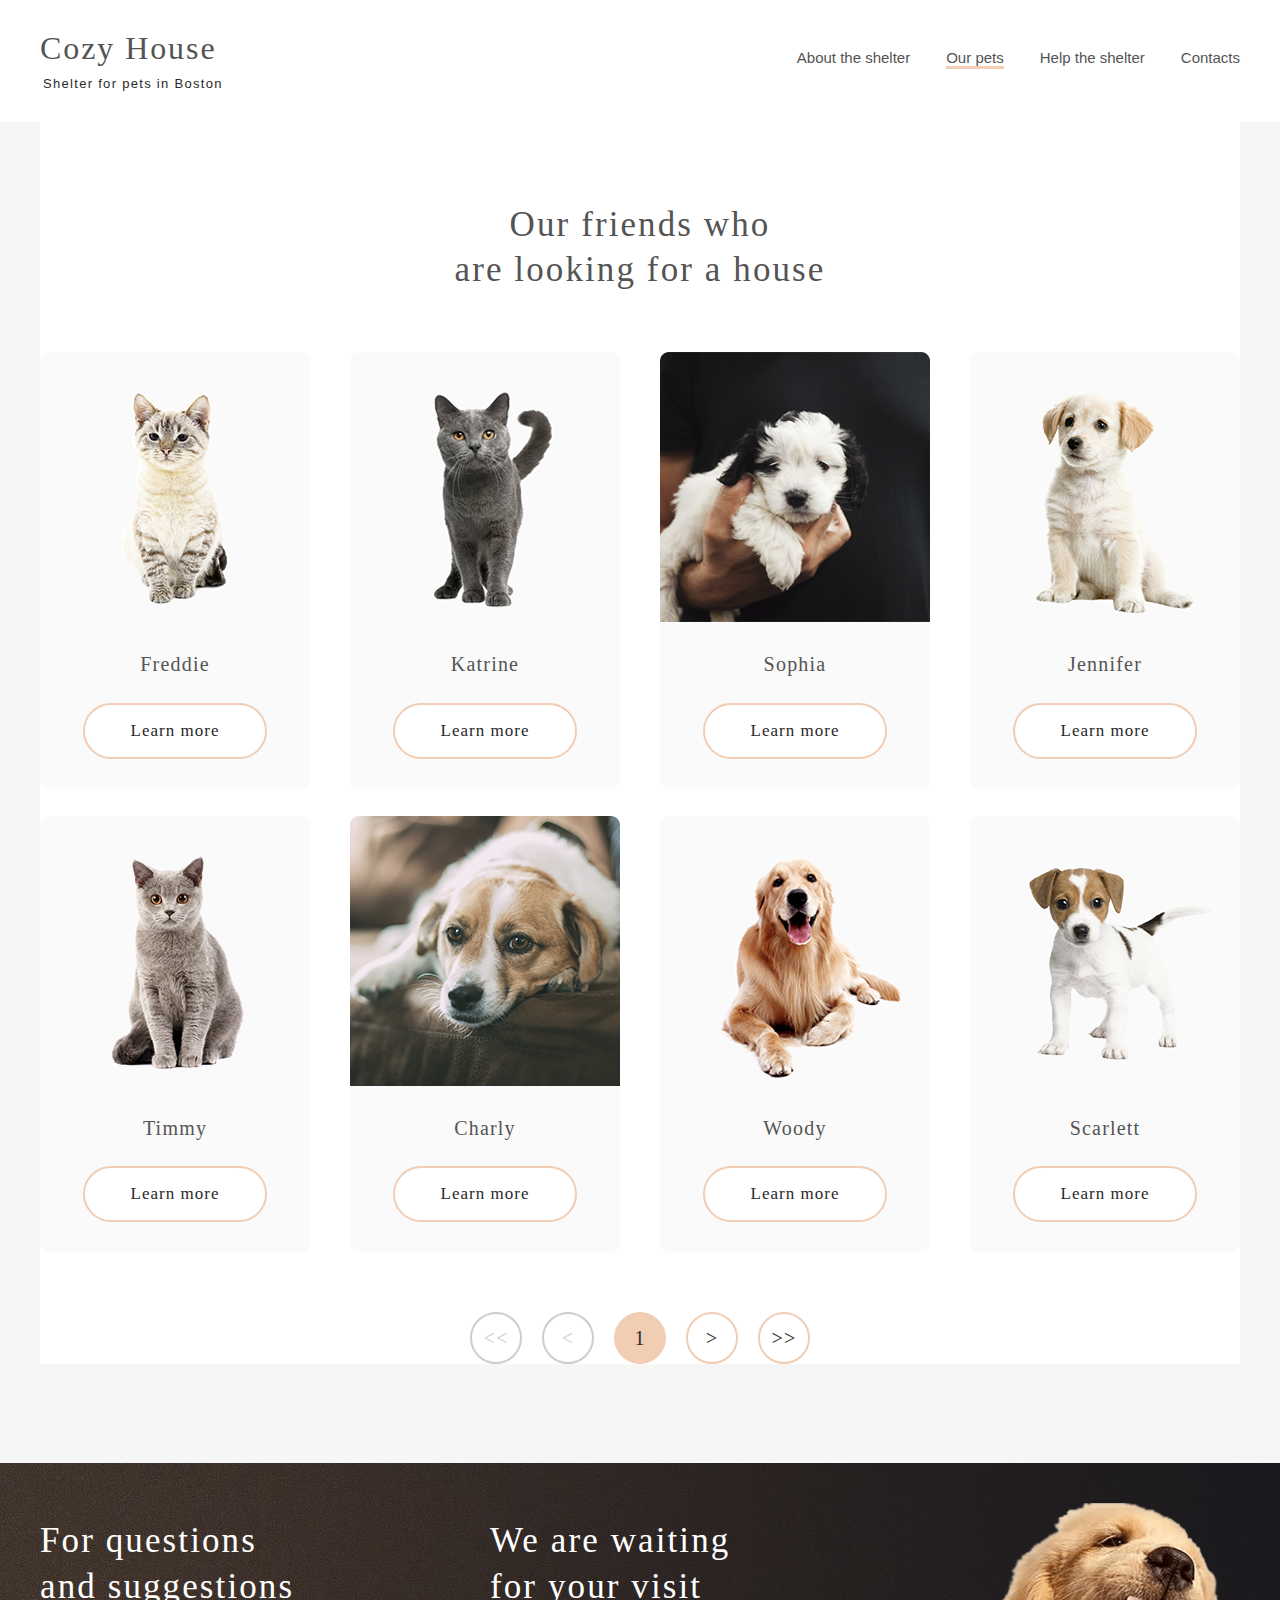
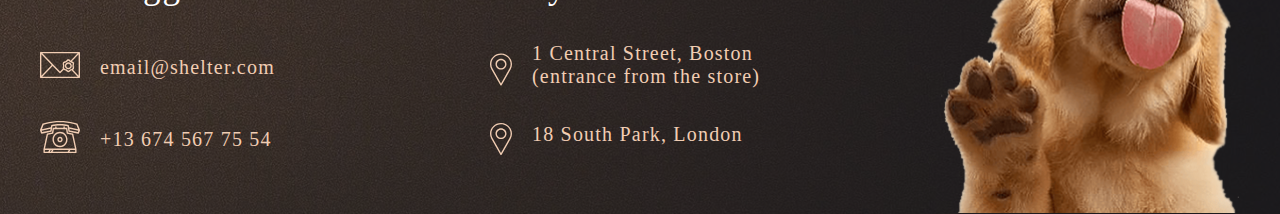
==== commit d88a71af: "refactor: change code formatting" ====
--- a/pages/pets/index.html
+++ b/pages/pets/index.html
@@ -7,12 +7,12 @@
     <meta name="viewport" content="width=device-width, initial-scale=1.0">
     <title>Our pets</title>
     <link href="style.css" rel="stylesheet">
+    <link rel="stylesheet" href="../../pages/main/normalize.css">
 </head>
 
 <body>
     <div class="blur"></div>
     <header class="header container">
-        <!-- <header class="header container"> -->
         <a class="logo" href="../../pages/main/index.html">
             <h1>Cozy House</h1>
             <h2>Shelter for pets in Boston</h2>
@@ -31,35 +31,11 @@
             <a class="header_link" href="#contacts">Contacts</a>
         </nav>
     </header>
-
-    <!-- <a class="logo" href="../../pages/main/index.html">
-            <h1>Cozy House</h1>
-            <h2>Shelter for pets in Boston</h2>
-        </a>
-        <a class="logo burger_logo" href="#main_screen">
-            <h1>Cozy House</h1>
-            <h2>Shelter for pets in Boston</h2>
-        </a>
-        <button class="burger" id="burger">
-            <img src="../../assets/img/Burger.svg">
-        </button>
-        <nav class="nav_menu">
-            <a href="../../pages/main/index.html">About the shelter</a>
-            <a class="active_link" href="../../pages/pets/index.html">Our pets</a>
-            <a href="../../pages/main/index.html#help">Help the shelter</a>
-            <a href="#contacts">Contacts</a>
-        </nav> -->
-    <!-- </header> -->
     <section class="pets">
         <div class="container">
             <h3>Our friends who <br>
                 are looking for a house</h3>
             <div class="cards_container">
-                <!-- <div class="card">
-                    <img src="/assets/img/pets-katrine.svg" alt="Katrine">
-                    <h4>Katrine</h4>
-                    <button>Learn more</button>
-                </div> -->
             </div>
             <div class="navigation">
                 <button class="button_paginator" id="btn_first_page" disabled>&lt;&lt;</button>
@@ -97,7 +73,6 @@
             <img class="footer_img" src="../../assets/img/footer-puppy.png" alt="footer-puppy">
         </div>
     </footer>
-
     <div class="popup" id="popup">
         <div class="modal_window">
             <div class="modal_card">
--- a/pages/pets/style.css
+++ b/pages/pets/style.css
@@ -137,8 +137,6 @@
     visibility: visible;
 }
 
-
-
 /*OUR_PETS*/
 
 .pets {
@@ -152,7 +150,6 @@
     text-align: center;
 }
 
-
 .pets h3 {
     font-family: 'Georgia';
     color: #545454;
@@ -160,7 +157,6 @@
     padding-top: 80px;
     padding-bottom: 24px;
 }
-
 
 .cards_container {
     display: grid;
@@ -168,7 +164,6 @@
     gap: 27px 40px;
     margin-bottom: 60px;
 }
-
 
 .card {
     min-width: 270px;
@@ -265,7 +260,6 @@
     color: #292929;
 }
 
-
 /*FOOTER*/
 
 .footer {
@@ -299,7 +293,6 @@
     padding: 0;
     padding-top: 13px;
 }
-
 
 .footer_img {
     align-self: end;
@@ -334,7 +327,6 @@
     top: 0;
     transition: opacity 0.4s, visibility 0.4s;
 }
-
 
 .popup.open {
     visibility: visible;
@@ -505,7 +497,6 @@
 
     }
 
-
     /*FOOTER*/
     .footer_container {
         display: grid;
@@ -612,104 +603,20 @@
 
     /* HEADER*/
 
-    .nav_menu {
-        display: none;
-    }
-
-    .burger {
-        display: block;
-        padding-top: 18px;
-        padding-right: 45px;
-
-    }
-
     .header {
         padding-top: 32px;
-        margin-left: 10px;
+        padding-bottom: 0px;
+        padding-left: 10px;
+        padding-right: 10px;
         width: 90%;
     }
-
-    /*BURGER*/
-    /* 
-    .burger{
-        display: block;
-        margin-top: 0px;
-        margin-right: 40px;
-        background-color: transparent;
-        border: none;
-        z-index: 2;
-        cursor: pointer;
-        padding: 0;
-        transition: all 0.3s linear;
-    }
-
-    .header.open .burger{
-        rotate: 90deg;
-    }
-
-    .nav_menu {
-        position: absolute;
-        top: 0;
-        right: -320px;
-        width: 320px;
-        height: 823px;
-        display: flex;
-        flex-direction: column;
-        background: #292929;
-        text-align: center;
-        padding-top: 210px;
-        visibility: hidden;
-        transition: transform .5s, visibility .5s;
-        will-change: transform;
-
-        /*right: -350px;
-        top: 0;
-        width: 350px;
-        padding: 75px 20px 20px 20px;
-       
-        visibility: hidden;
-        transition: transform .5s, visibility .5s;
-        will-change: transform;
-    }
-
-
-    .nav_menu a{
-        font-size: 32px;
-        padding:0;
-        padding-top: 40px;
-        padding-bottom: 40px;
-        padding-left: 0px;
-    }
-    /*.menu__list {
-        display: block;
-    }
-    .menu__item:not(:last-child) {
-        margin-right: 0;
-    }
-    .menu__link {
-        color: white;
-        font-size: 21px;
-        display: block;
-        padding: 10px;
-    }
-    
-    .header.open .nav_menu {
-        transform: translateX(-100%);
-        visibility: visible;
-    }
-
-    .active_link{
-        width: 243px;
-        margin-left: 50px;
-    }
- */
 
     /*BURGER*/
 
     .burger {
         display: block;
         margin-top: 0px;
-        margin-right: 63px;
+        margin-right: 43px;
         background-color: transparent;
         border: none;
         z-index: 2;
@@ -805,7 +712,7 @@
         letter-spacing: 0.06em;
         padding-top: 42px;
         padding-bottom: 0px;
-        margin-bottom: 40px;
+        margin-bottom: 44px;
     }
 
     .cards_container {
@@ -868,66 +775,6 @@
 
     }
 
-    /*
-    .footer_container{
-        display: grid;
-        grid-template-columns: 1fr; 
-        padding-bottom: 26px;
-    }
-
-    .footer_container h3{
-        font-size: 25px;
-        text-align: center;
-        letter-spacing: 0.06em;
-        margin-top: 10px;
-
-    }
-
-    .footer_info{
-        padding-left: 25px;
-    }
-
-    .footer_column_position h3{ 
-        width: 270px;
-        margin: 14px auto;
-    }
-
-    .footer_column_position .footer_info{
-        padding-left: 0px;
-        padding-top: 6px;
-    }
-
-
-    /*.footer_container:first-child h3{
-        padding-top: 5px;
-        margin-bottom: 18px;
-        padding-left: 10px;
-    }*/
-
-    /* .footer_info{
-        padding-left: 25px;
-        padding-bottom: 1px;
-    }
-
-    .footer_column_position h3{ 
-        width: 270px;
-        margin: 14px auto;
-    }
-
-    .footer_column_position .footer_info{
-        padding-left: 0px;
-        padding-top: 6px;
-    }
-
-    .footer_img{
-        width: 260px;
-        height: 269px;
-        bottom: -26px;
-        padding-left: 20px;
-
-    }*/
-
-
     /*POPUP*/
 
     .modal_window {
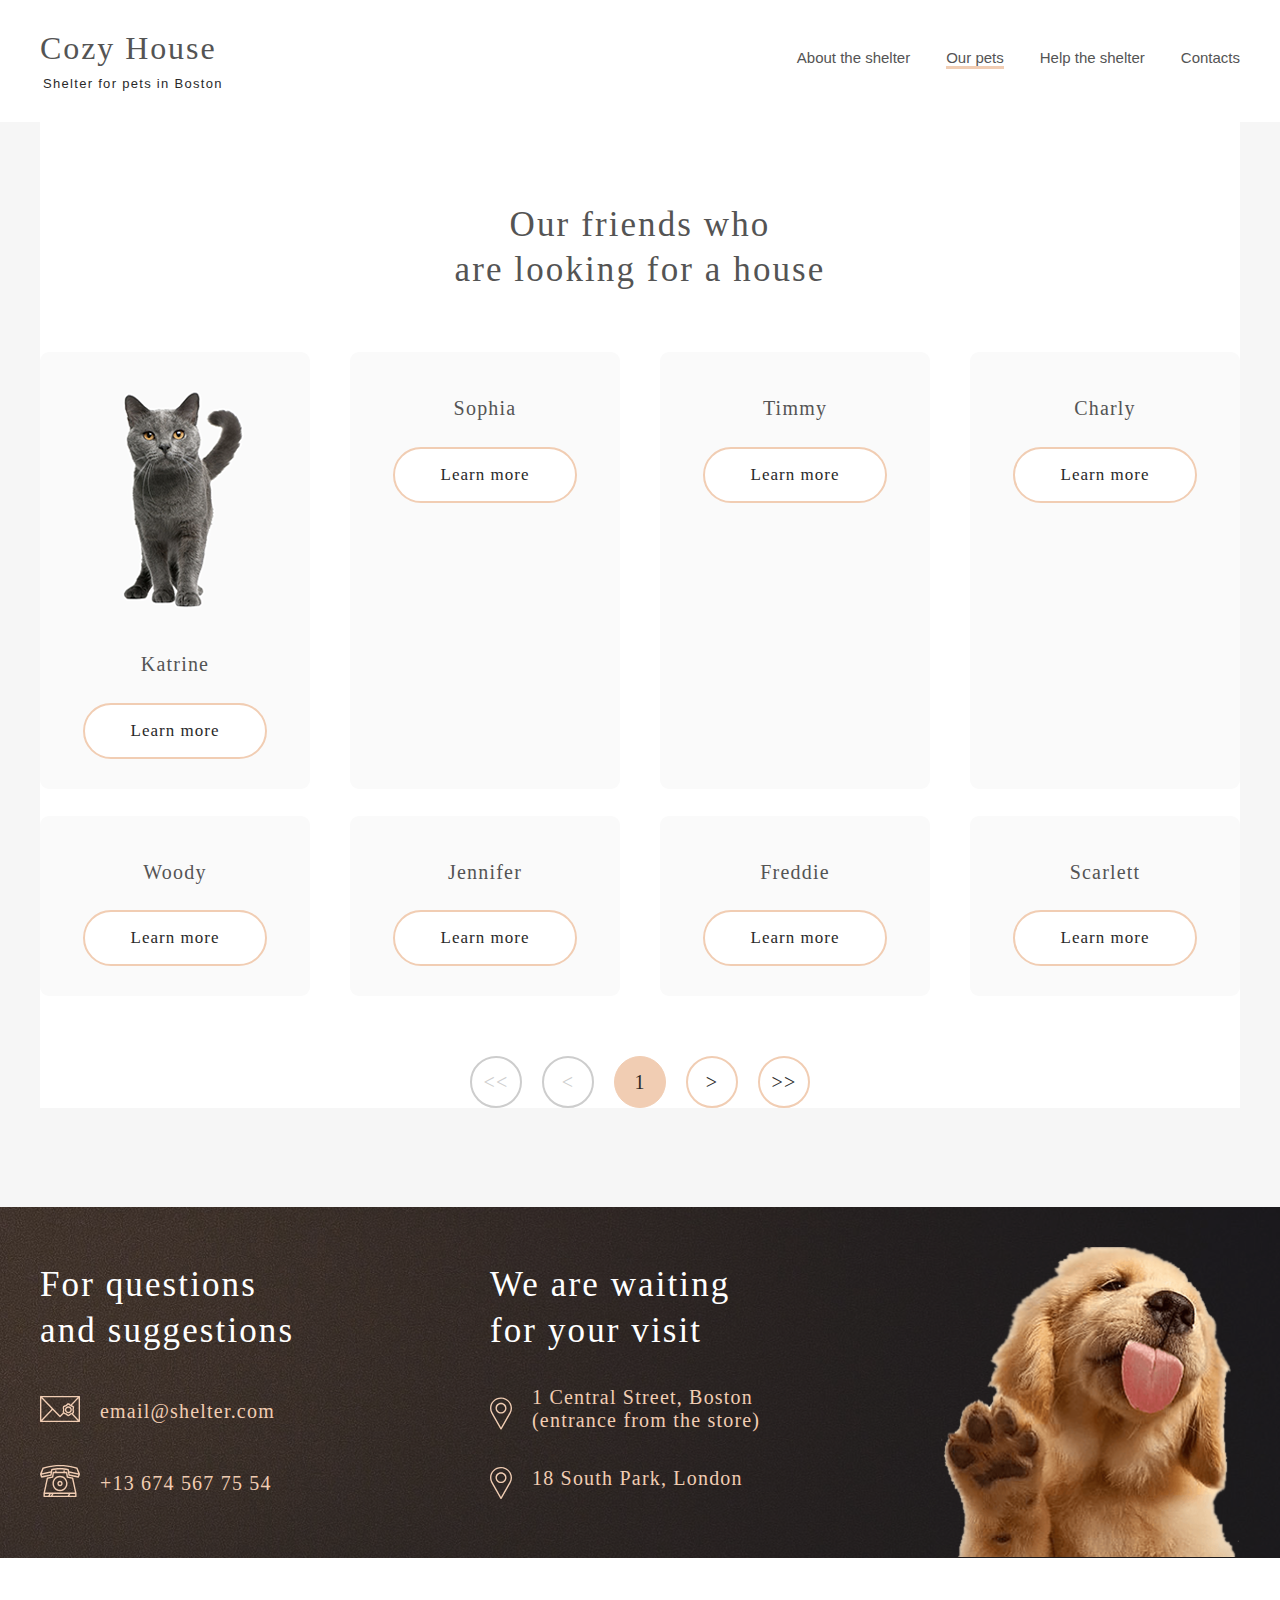
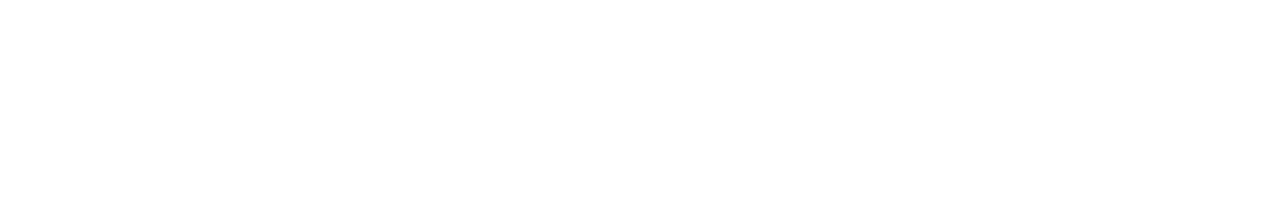
==== commit f3b1b3a6: "fix: change header" ====
--- a/pages/pets/index.html
+++ b/pages/pets/index.html
@@ -17,9 +17,9 @@
             <h1>Cozy House</h1>
             <h2>Shelter for pets in Boston</h2>
         </a>
-        <a class="logo burger_logo" href="../../pages/main/index.html">
-            <h1>Cozy House</h1>
-            <h2>Shelter for pets in Boston</h2>
+        <a class="burger_logo" href="../../pages/main/index.html">
+            <h2>Cozy House</h2>
+            <h3>Shelter for pets in Boston</h3>
         </a>
         <button class="burger" id="burger">
             <img src="../../assets/img/burger.svg" alt="burger menu">
@@ -47,7 +47,7 @@
         </div>
     </section>
     <footer id="contacts" class="footer">
-        <div class="footer_container container">
+        <div class="footer_container">
             <div>
                 <h3>For questions and suggestions</h3>
                 <a class="footer_email footer_info" href="mailto:email@shelter.com" targer="_blank">
--- a/pages/pets/style.css
+++ b/pages/pets/style.css
@@ -122,14 +122,26 @@
     color: #F1CDB3;
 }
 
-.burger_logo h1 {
+.burger_logo h2 {
+    font-weight: 400;
+    font-size: 32px;
+    line-height: 110%;
+    letter-spacing: 0.06em;
+    font-family: 'Georgia';
+    margin: 0;
     color: #F1CDB3;
 }
 
-.burger_logo h2 {
+.burger_logo h3 {
+    font-family: 'Arial';
+    margin-top: 10px;
+    margin-left: 3px;
     text-align: left;
     color: #F1CDB3;
-
+    font-weight: 400;
+    font-size: 13px;
+    line-height: 15px;
+    letter-spacing: 0.1em;
 }
 
 .header.open .burger_logo {
@@ -268,6 +280,8 @@
 }
 
 .footer_container {
+    max-width: 1200px;
+    margin: 0 auto;
     display: flex;
     justify-content: space-between;
     padding-bottom: 41px;
@@ -499,6 +513,7 @@
 
     /*FOOTER*/
     .footer_container {
+        max-width: 708px;
         display: grid;
         grid-template-columns: 0.96fr 1.04fr;
         padding-bottom: 46px;
